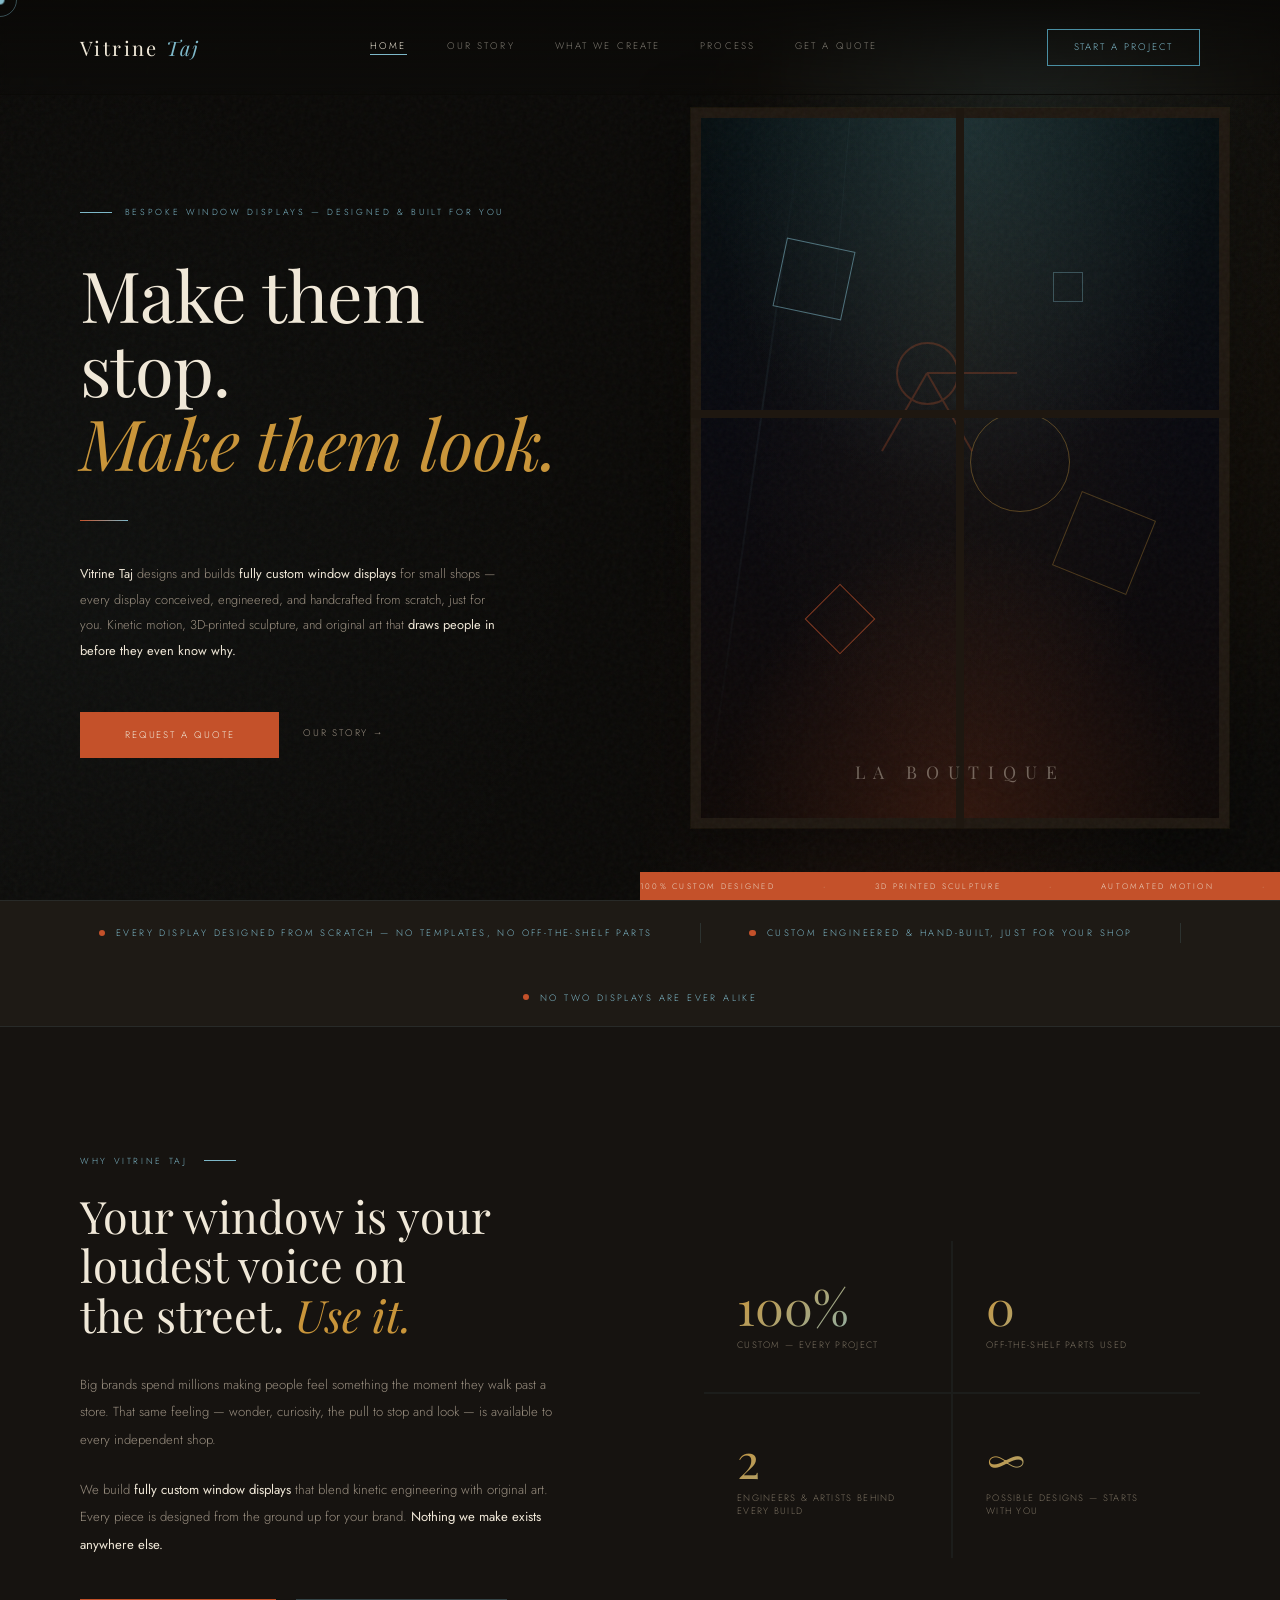
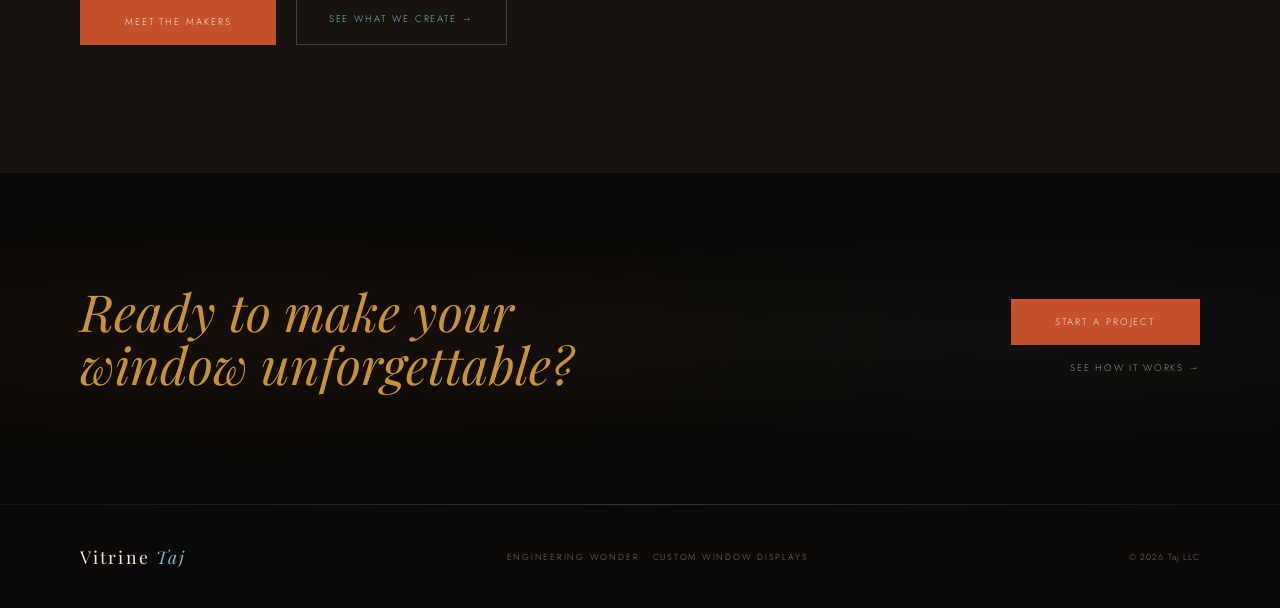
==== index.html @ 6ed7e07c "Add files via upload" ====
<!DOCTYPE html>
<html lang="en">
<head>
<meta charset="UTF-8">
<meta name="viewport" content="width=device-width, initial-scale=1.0">
<meta name="description" content="Vitrine Taj — Fully custom window displays for small shops. Kinetic motion, 3D-printed sculpture, and original art. Nothing off the shelf.">
<title>Vitrine Taj — Custom Window Displays</title>
<link rel="stylesheet" href="styles.css">
<style>
/* ── HOME-ONLY STYLES ── */
.hero { min-height:100vh;display:grid;grid-template-columns:1fr 1fr;position:relative;overflow:hidden; }
.hero::before { content:'';position:absolute;inset:0;z-index:1;pointer-events:none;opacity:.03;background-image:url("data:image/svg+xml,%3Csvg viewBox='0 0 256 256' xmlns='http://www.w3.org/2000/svg'%3E%3Cfilter id='noise'%3E%3CfeTurbulence type='fractalNoise' baseFrequency='0.9' numOctaves='4' stitchTiles='stitch'/%3E%3C/filter%3E%3Crect width='100%25' height='100%25' filter='url(%23noise)'/%3E%3C/svg%3E"); }

.hero-left { display:flex;flex-direction:column;justify-content:center;padding:10rem 5rem 6rem;position:relative;z-index:2; }
.hero-left::before { content:'';position:absolute;inset:0;pointer-events:none;background:radial-gradient(ellipse at 0% 65%,rgba(126,184,201,0.04) 0%,transparent 65%); }

.hero-tag { display:inline-flex;align-items:center;gap:.8rem;font-size:.55rem;letter-spacing:.3em;text-transform:uppercase;color:var(--blue);margin-bottom:2.5rem;opacity:0;animation:riseIn .8s .2s forwards; }
.hero-tag::before { content:'';width:2rem;height:1px;background:var(--blue); }

.hero-title { font-family:'Playfair Display',serif;font-size:clamp(3.2rem,5.5vw,6rem);font-weight:400;line-height:1.05;letter-spacing:-.01em;opacity:0;animation:riseIn .9s .4s forwards; }
.hero-title em { font-style:italic;color:var(--gold);display:block; }

.hero-divider { width:3rem;height:1px;background:linear-gradient(to right,var(--orange),var(--blue));margin:2.5rem 0;opacity:0;animation:riseIn .8s .6s forwards; }

.hero-sub { font-size:.8rem;line-height:2;color:var(--muted-lt);max-width:420px;opacity:0;animation:riseIn .9s .7s forwards; }
.hero-sub strong { color:var(--cream);font-weight:400; }

.hero-actions { margin-top:3rem;display:flex;gap:1.5rem;align-items:center;opacity:0;animation:riseIn .9s .9s forwards; }

/* Window scene */
.hero-right { position:relative;overflow:hidden;background:var(--night); }
.scene-bg { position:absolute;inset:0;background:radial-gradient(ellipse at 60% 15%,rgba(74,143,163,0.12) 0%,transparent 50%),radial-gradient(ellipse at 40% 85%,rgba(196,81,42,0.08) 0%,transparent 50%),radial-gradient(ellipse at 60% 40%,#1a1208 0%,#0a0907 70%); }
.window-wrap { position:absolute;top:12%;left:8%;right:8%;bottom:8%; }
.w-frame-outer { position:absolute;inset:0;border:10px solid #1e1710;box-shadow:inset 0 0 30px rgba(0,0,0,.6),0 20px 60px rgba(0,0,0,.5),0 0 0 1px rgba(201,149,58,0.08); }
.w-bar-v { position:absolute;top:0;bottom:0;left:50%;width:8px;background:#1e1710;transform:translateX(-50%);z-index:10; }
.w-bar-h { position:absolute;left:0;right:0;top:42%;height:8px;background:#1e1710;z-index:10; }
.w-glass { position:absolute;inset:10px;overflow:hidden;background:linear-gradient(180deg,rgba(6,14,16,1) 0%,rgba(8,8,14,1) 45%,rgba(14,8,6,1) 100%); }
.w-glass::before { content:'';position:absolute;top:0;left:0;right:0;height:55%;background:radial-gradient(ellipse at 50% 0%,rgba(74,143,163,0.22) 0%,transparent 70%);pointer-events:none; }
.w-glass::after  { content:'';position:absolute;bottom:0;left:0;right:0;height:45%;background:radial-gradient(ellipse at 50% 100%,rgba(196,81,42,0.18) 0%,transparent 65%);pointer-events:none; }
.display-scene { position:absolute;inset:0;overflow:hidden; }
.d-light { position:absolute;inset:0;background:radial-gradient(ellipse at 50% 30%,rgba(201,149,58,0.07) 0%,transparent 65%);animation:lightPulse 5s ease-in-out infinite alternate; }
.d-shape { position:absolute;border:1.5px solid;animation:floatShape var(--dur,7s) ease-in-out infinite;animation-delay:var(--delay,0s); }
.s1{width:70px;height:70px;top:18%;left:15%;border-color:rgba(126,184,201,0.55);transform:rotate(12deg);--dur:8s;--r:12deg;}
.s2{width:100px;height:100px;top:42%;left:52%;border-radius:50%;border-color:rgba(201,149,58,0.38);--dur:6s;--delay:-2s;}
.s3{width:50px;height:50px;top:68%;left:22%;border-color:rgba(196,81,42,0.65);transform:rotate(45deg);--dur:9s;--delay:-4s;--r:45deg;}
.s4{width:30px;height:30px;top:22%;left:68%;border-color:rgba(126,184,201,0.35);--dur:7s;--delay:-1s;}
.s5{width:80px;height:80px;top:55%;left:70%;border-color:rgba(201,149,58,0.32);transform:rotate(22deg);--dur:11s;--delay:-3s;--r:22deg;}
.d-orbit { position:absolute;top:50%;left:50%;width:140px;height:140px;margin:-70px 0 0 -70px;animation:orbit 12s linear infinite;opacity:.35; }
.d-orbit::before { content:'';position:absolute;top:0;left:50%;width:5px;height:5px;background:var(--blue);border-radius:50%;margin-left:-2.5px;box-shadow:0 0 10px var(--blue); }
.d-gear { position:absolute;top:30%;left:35%;width:90px;height:90px;animation:spinSlow 25s linear infinite;opacity:.28; }
.gear-ring { position:absolute;inset:15%;border-radius:50%;border:2px solid var(--orange); }
.gear-spoke { position:absolute;top:50%;left:50%;width:100%;height:2px;background:var(--orange);transform-origin:left center;margin-top:-1px; }
.w-nameplate { position:absolute;bottom:5%;left:50%;transform:translateX(-50%);font-family:'Playfair Display',serif;font-size:1.1rem;letter-spacing:.5em;text-transform:uppercase;color:rgba(240,232,216,.38);white-space:nowrap;z-index:11;text-shadow:0 0 20px rgba(126,184,201,0.3); }
.w-reflect  { position:absolute;top:0;left:10%;width:2px;height:100%;background:linear-gradient(to bottom,transparent,rgba(126,184,201,.07) 40%,transparent);transform:skew(-8deg); }
.w-reflect2 { position:absolute;top:0;left:25%;width:1px;height:60%;background:linear-gradient(to bottom,rgba(126,184,201,.05),transparent);transform:skew(-5deg); }
.ticker-wrap { position:absolute;bottom:0;left:0;right:0;background:var(--orange);overflow:hidden;z-index:20;padding:.5rem 0; }
.ticker-track { display:flex;white-space:nowrap;gap:3rem;animation:tickerRoll 22s linear infinite;font-size:.5rem;letter-spacing:.28em;text-transform:uppercase;color:rgba(240,232,216,.9); }

/* Callout strip */
.callout-strip { background:var(--dusk-mid);border-top:1px solid rgba(126,184,201,0.1);border-bottom:1px solid rgba(126,184,201,0.1);padding:1.4rem 5rem;display:flex;align-items:center;justify-content:center;gap:3rem;flex-wrap:wrap; }
.callout-strip span { font-size:.58rem;letter-spacing:.26em;text-transform:uppercase;color:var(--blue);display:flex;align-items:center;gap:.7rem; }
.callout-strip span::before { content:'';width:.38rem;height:.38rem;background:var(--orange);border-radius:50%;flex-shrink:0; }
.callout-strip .sep { width:1px;height:1.2rem;background:rgba(126,184,201,.15);flex-shrink:0;display:block; }
.callout-strip .sep::before { display:none; }

/* Intro preview strip */
.intro { padding:8rem 5rem;display:grid;grid-template-columns:1fr 1fr;gap:8rem;align-items:center;background:var(--dusk); }
.intro-text { font-size:.82rem;line-height:2.1;color:var(--muted-lt);margin-top:2rem; }
.intro-text p+p { margin-top:1.4rem; }
.intro-text strong { color:var(--cream);font-weight:400; }
.intro-stats { display:grid;grid-template-columns:1fr 1fr;gap:2px;background:rgba(126,184,201,0.06); }
.stat-cell { background:var(--dusk);padding:2.5rem 2rem;border:1px solid transparent;transition:background .3s,border-color .3s; }
.stat-cell:hover { background:var(--dusk-mid);border-color:rgba(126,184,201,0.15); }
.stat-num { font-family:'Playfair Display',serif;font-size:3rem;font-weight:400;line-height:1;margin-bottom:.5rem;background:linear-gradient(135deg,var(--gold),var(--blue));-webkit-background-clip:text;-webkit-text-fill-color:transparent;background-clip:text; }
.stat-label { font-size:.58rem;letter-spacing:.14em;text-transform:uppercase;color:var(--muted); }

/* CTA banner */
.cta-band { padding:7rem 5rem;display:grid;grid-template-columns:1fr auto;gap:4rem;align-items:center;position:relative;overflow:hidden; }
.cta-band::before { content:'';position:absolute;inset:0;background:radial-gradient(ellipse at 20% 50%,rgba(196,81,42,0.06) 0%,transparent 50%),radial-gradient(ellipse at 80% 50%,rgba(126,184,201,0.04) 0%,transparent 50%);pointer-events:none; }
.cta-band h2 { font-family:'Playfair Display',serif;font-size:clamp(2.5rem,4vw,5rem);font-weight:400;line-height:1.05; }
.cta-band h2 em { color:var(--gold);font-style:italic; }
.cta-band-actions { display:flex;flex-direction:column;gap:1rem;align-items:flex-end; }

@media(max-width:1024px){
  .hero{grid-template-columns:1fr;}
  .hero-right{height:70vw;}
  .hero-left{padding:9rem 2.5rem 5rem;}
  .intro{grid-template-columns:1fr;gap:3rem;padding:6rem 2.5rem;}
  .callout-strip{padding:1.2rem 2.5rem;gap:1.5rem;}
  .cta-band{grid-template-columns:1fr;gap:2.5rem;padding:6rem 2.5rem;}
  .cta-band-actions{align-items:flex-start;}
}
@media(max-width:600px){
  .callout-strip .sep{display:none;}
  .intro-stats{grid-template-columns:1fr 1fr;}
}
</style>
</head>
<body>
<div class="cur" id="cur"></div>
<div class="cur-r" id="curR"></div>

<nav id="mainNav">
  <a class="nav-logo" href="index.html">Vitrine <span>Taj</span></a>
  <div class="nav-links">
    <a href="index.html">Home</a>
    <a href="about.html">Our Story</a>
    <a href="services.html">What We Create</a>
    <a href="process.html">Process</a>
    <a href="contact.html">Get a Quote</a>
  </div>
  <a href="contact.html" class="nav-cta">Start a Project</a>
  <button class="nav-hamburger" aria-label="Menu"><span></span><span></span><span></span></button>
</nav>
<div class="nav-drawer">
  <a href="index.html">Home</a>
  <a href="about.html">Our Story</a>
  <a href="services.html">What We Create</a>
  <a href="process.html">Process</a>
  <a href="contact.html">Get a Quote</a>
</div>

<section class="hero">
  <div class="hero-left">
    <p class="hero-tag">Bespoke Window Displays — Designed &amp; Built for You</p>
    <h1 class="hero-title">Make them<br>stop.<br><em>Make them look.</em></h1>
    <div class="hero-divider"></div>
    <p class="hero-sub"><strong>Vitrine Taj</strong> designs and builds <strong>fully custom window displays</strong> for small shops — every display conceived, engineered, and handcrafted from scratch, just for you. Kinetic motion, 3D-printed sculpture, and original art that <strong>draws people in before they even know why.</strong></p>
    <div class="hero-actions">
      <a href="contact.html" class="btn-fill"><span>Request a Quote</span></a>
      <a href="about.html" class="btn-line">Our Story →</a>
    </div>
  </div>
  <div class="hero-right">
    <div class="scene-bg"></div>
    <div class="window-wrap">
      <div class="w-frame-outer"></div>
      <div class="w-bar-v"></div><div class="w-bar-h"></div>
      <div class="w-glass">
        <div class="display-scene">
          <div class="d-light"></div>
          <div class="d-shape s1"></div><div class="d-shape s2"></div>
          <div class="d-shape s3"></div><div class="d-shape s4"></div><div class="d-shape s5"></div>
          <div class="d-orbit"></div>
          <div class="d-gear"><div class="gear-ring"></div><div class="gear-spoke" style="transform:rotate(0deg)"></div><div class="gear-spoke" style="transform:rotate(60deg)"></div><div class="gear-spoke" style="transform:rotate(120deg)"></div></div>
          <div class="w-reflect"></div><div class="w-reflect2"></div>
        </div>
        <div class="w-nameplate">La Boutique</div>
      </div>
    </div>
    <div class="ticker-wrap">
      <div class="ticker-track">
        <span>100% Custom Designed</span><span>·</span><span>3D Printed Sculpture</span><span>·</span><span>Automated Motion</span><span>·</span><span>Built for Small Shops</span><span>·</span><span>Engineering &amp; Art</span><span>·</span><span>Nothing Off The Shelf</span><span>·</span>
        <span>100% Custom Designed</span><span>·</span><span>3D Printed Sculpture</span><span>·</span><span>Automated Motion</span><span>·</span><span>Built for Small Shops</span><span>·</span><span>Engineering &amp; Art</span><span>·</span><span>Nothing Off The Shelf</span><span>·</span>
      </div>
    </div>
  </div>
</section>

<div class="callout-strip">
  <span>Every display designed from scratch — no templates, no off-the-shelf parts</span>
  <div class="sep"></div>
  <span>Custom engineered &amp; hand-built, just for your shop</span>
  <div class="sep"></div>
  <span>No two displays are ever alike</span>
</div>

<section class="intro">
  <div class="reveal">
    <div class="section-label">Why Vitrine Taj</div>
    <h2 class="section-heading">Your window is your<br>loudest voice on<br>the street. <em>Use it.</em></h2>
    <div class="intro-text">
      <p>Big brands spend millions making people feel something the moment they walk past a store. That same feeling — wonder, curiosity, the pull to stop and look — is available to every independent shop.</p>
      <p>We build <strong>fully custom window displays</strong> that blend kinetic engineering with original art. Every piece is designed from the ground up for your brand. <strong>Nothing we make exists anywhere else.</strong></p>
    </div>
    <div style="margin-top:2.5rem;display:flex;gap:1.2rem;flex-wrap:wrap;">
      <a href="about.html" class="btn-fill"><span>Meet the Makers</span></a>
      <a href="services.html" class="btn-ghost">See What We Create →</a>
    </div>
  </div>
  <div class="intro-stats reveal">
    <div class="stat-cell hoverable"><div class="stat-num">100%</div><div class="stat-label">Custom — every project</div></div>
    <div class="stat-cell hoverable"><div class="stat-num">0</div><div class="stat-label">Off-the-shelf parts used</div></div>
    <div class="stat-cell hoverable"><div class="stat-num">2</div><div class="stat-label">Engineers &amp; artists behind every build</div></div>
    <div class="stat-cell hoverable"><div class="stat-num">∞</div><div class="stat-label">Possible designs — starts with you</div></div>
  </div>
</section>

<section class="cta-band">
  <div class="reveal">
    <h2><em>Ready to make your<br>window unforgettable?</em></h2>
  </div>
  <div class="cta-band-actions reveal">
    <a href="contact.html" class="btn-fill"><span>Start a Project</span></a>
    <a href="process.html" class="btn-line">See How It Works →</a>
  </div>
</section>

<footer>
  <div class="footer-logo">Vitrine <span>Taj</span></div>
  <div class="footer-tagline">Engineering Wonder · Custom Window Displays</div>
  <div class="footer-copy">© 2026 Taj LLC</div>
</footer>

<script src="main.js"></script>
</body>
</html>
---- styles.css ----
/*
  VITRINE TAJ — Shared Stylesheet
  Color Philosophy:
  Charcoal black  #0a0907  the stage
  Burnt orange    #c4512a  warmth, craft, CTAs
  Slate blue      #7eb8c9  glass, sky, precision
  Antique gold    #c9953a  bridges warm & cool
  Warm cream      #f0e8d8  artisanal, readable
*/

@import url('https://fonts.googleapis.com/css2?family=Playfair+Display:ital,wght@0,400;0,500;1,400;1,500&family=Jost:wght@200;300;400&display=swap');

*, *::before, *::after { margin:0; padding:0; box-sizing:border-box; }
html { scroll-behavior:smooth; }

:root {
  --night:      #0a0907;
  --dusk:       #161310;
  --dusk-mid:   #1e1a15;
  --cream:      #f0e8d8;
  --orange:     #c4512a;
  --blue:       #7eb8c9;
  --blue-deep:  #4a8fa3;
  --blue-dim:   rgba(126,184,201,0.1);
  --gold:       #c9953a;
  --muted:      #7a7060;
  --muted-lt:   #9a8f80;
}

body {
  background: var(--night);
  color: var(--cream);
  font-family: 'Jost', sans-serif;
  font-weight: 300;
  overflow-x: hidden;
  cursor: none;
  -webkit-font-smoothing: antialiased;
}
body::after {
  content:''; position:fixed; inset:0; z-index:0; pointer-events:none; opacity:.025;
  background-image:url("data:image/svg+xml,%3Csvg viewBox='0 0 200 200' xmlns='http://www.w3.org/2000/svg'%3E%3Cfilter id='n'%3E%3CfeTurbulence type='fractalNoise' baseFrequency='0.85' numOctaves='4' stitchTiles='stitch'/%3E%3C/filter%3E%3Crect width='100%25' height='100%25' filter='url(%23n)'/%3E%3C/svg%3E");
}

/* CURSOR */
.cur { width:9px;height:9px;background:var(--blue);border-radius:50%;position:fixed;pointer-events:none;z-index:9999;transform:translate(-50%,-50%);transition:transform .15s,background .2s;mix-blend-mode:screen; }
.cur-r { width:34px;height:34px;border:1px solid rgba(126,184,201,0.4);border-radius:50%;position:fixed;pointer-events:none;z-index:9998;transform:translate(-50%,-50%);transition:all .35s ease; }

/* NAV */
nav { position:fixed;top:0;left:0;right:0;z-index:200;display:flex;justify-content:space-between;align-items:center;padding:1.8rem 5rem;background:linear-gradient(to bottom,rgba(10,9,7,.92) 0%,transparent 100%);backdrop-filter:blur(4px);border-bottom:1px solid transparent;transition:background .3s,border-color .3s; }
nav.scrolled { background:rgba(10,9,7,0.96);border-bottom-color:rgba(126,184,201,0.1); }
.nav-logo { font-family:'Playfair Display',serif;font-size:1.25rem;font-weight:400;letter-spacing:.12em;color:var(--cream);text-decoration:none; }
.nav-logo span { color:var(--blue);font-style:italic; }
.nav-links { display:flex;gap:2.5rem; }
.nav-links a { font-size:.6rem;letter-spacing:.22em;text-transform:uppercase;color:var(--cream);text-decoration:none;opacity:.5;transition:opacity .3s;position:relative;padding-bottom:2px; }
.nav-links a::after { content:'';position:absolute;bottom:0;left:0;right:0;height:1px;background:var(--blue);transform:scaleX(0);transition:transform .3s;transform-origin:left; }
.nav-links a:hover { opacity:1; }
.nav-links a:hover::after,.nav-links a.active::after { transform:scaleX(1); }
.nav-links a.active { opacity:1; }
.nav-cta { font-size:.6rem;letter-spacing:.2em;text-transform:uppercase;padding:.65rem 1.6rem;border:1px solid var(--blue-deep);color:var(--blue);text-decoration:none;transition:all .3s; }
.nav-cta:hover { background:var(--blue-deep);color:var(--night); }

/* MOBILE NAV */
.nav-hamburger { display:none;flex-direction:column;gap:5px;background:none;border:none;cursor:none;padding:.5rem; }
.nav-hamburger span { display:block;width:22px;height:1px;background:var(--cream);transition:all .3s; }
.nav-drawer { display:none;position:fixed;inset:0;background:var(--night);z-index:199;flex-direction:column;align-items:center;justify-content:center;gap:2rem;opacity:0;pointer-events:none;transition:opacity .3s; }
.nav-drawer.open { opacity:1;pointer-events:all; }
.nav-drawer a { font-size:.9rem;letter-spacing:.18em;text-transform:uppercase;color:var(--muted-lt);text-decoration:none;transition:color .3s; }
.nav-drawer a:hover { color:var(--cream); }

/* BUTTONS */
.btn-fill { padding:1rem 2.8rem;background:var(--orange);color:var(--cream);font-family:'Jost',sans-serif;font-size:.6rem;letter-spacing:.2em;text-transform:uppercase;text-decoration:none;border:none;cursor:none;position:relative;overflow:hidden;transition:all .3s;display:inline-block; }
.btn-fill::after { content:'';position:absolute;inset:0;background:var(--blue-deep);transform:translateX(-101%);transition:transform .35s ease; }
.btn-fill:hover::after { transform:translateX(0); }
.btn-fill span { position:relative;z-index:1; }
.btn-ghost { font-size:.6rem;letter-spacing:.2em;text-transform:uppercase;padding:.8rem 2rem;border:1px solid rgba(126,184,201,0.3);color:var(--blue);text-decoration:none;transition:all .3s;display:inline-block; }
.btn-ghost:hover { border-color:var(--blue);background:var(--blue-dim);color:var(--cream); }
.btn-line { font-size:.6rem;letter-spacing:.18em;text-transform:uppercase;color:var(--muted-lt);text-decoration:none;border-bottom:1px solid transparent;transition:all .3s;padding-bottom:2px; }
.btn-line:hover { color:var(--blue);border-color:var(--blue); }

/* SECTION SHARED */
.section-label { display:flex;align-items:center;gap:1rem;font-size:.55rem;letter-spacing:.3em;text-transform:uppercase;color:var(--blue);margin-bottom:1.5rem; }
.section-label::after { content:'';flex:0 0 2rem;height:1px;background:var(--blue); }
.section-heading { font-family:'Playfair Display',serif;font-size:clamp(2.2rem,3.5vw,3.8rem);font-weight:400;line-height:1.1; }
.section-heading em { font-style:italic;color:var(--gold); }

/* PAGE HERO (inner pages) */
.page-hero { padding:calc(7rem + 4vw) 5rem 5rem; }
.page-hero-eyebrow { font-size:.55rem;letter-spacing:.3em;text-transform:uppercase;color:var(--blue);margin-bottom:1.5rem;display:flex;align-items:center;gap:.8rem; }
.page-hero-eyebrow::before { content:'';width:2rem;height:1px;background:var(--blue); }
.page-hero h1 { font-family:'Playfair Display',serif;font-size:clamp(3rem,6vw,7rem);font-weight:400;line-height:1.0;opacity:0;animation:riseIn .9s .3s forwards; }
.page-hero h1 em { font-style:italic;color:var(--gold); }
.page-hero p { font-size:.82rem;line-height:2.1;color:var(--muted-lt);max-width:560px;margin-top:2rem;opacity:0;animation:riseIn .9s .5s forwards; }
.page-hero p strong { color:var(--cream);font-weight:400; }

/* FOOTER */
footer { padding:2.5rem 5rem;background:var(--night);border-top:1px solid rgba(126,184,201,0.08);display:flex;justify-content:space-between;align-items:center;position:relative; }
footer::before { content:'';position:absolute;top:-1px;left:5rem;right:5rem;height:1px;background:linear-gradient(to right,transparent,var(--blue-deep),transparent);opacity:.3; }
.footer-logo { font-family:'Playfair Display',serif;font-size:1.1rem;letter-spacing:.12em; }
.footer-logo span { color:var(--blue);font-style:italic; }
.footer-tagline { font-size:.55rem;letter-spacing:.2em;text-transform:uppercase;color:var(--muted); }
.footer-copy { font-size:.55rem;letter-spacing:.1em;color:var(--muted); }

/* SCROLL REVEAL */
.reveal { opacity:0;transform:translateY(36px);transition:opacity .9s ease,transform .9s ease; }
.reveal.visible { opacity:1;transform:none; }

/* ANIMATIONS */
@keyframes riseIn { from{opacity:0;transform:translateY(28px)}to{opacity:1;transform:translateY(0)} }
@keyframes floatShape { 0%,100%{transform:translateY(0) rotate(var(--r,0deg))}50%{transform:translateY(-18px) rotate(calc(var(--r,0deg) + 8deg))} }
@keyframes orbit { from{transform:rotate(0deg)}to{transform:rotate(360deg)} }
@keyframes spinSlow { from{transform:rotate(0deg)}to{transform:rotate(360deg)} }
@keyframes lightPulse { from{opacity:.7}to{opacity:1} }
@keyframes tickerRoll { from{transform:translateX(0)}to{transform:translateX(-50%)} }

/* RESPONSIVE */
@media(max-width:1024px){
  nav { padding:1.5rem 2.5rem; }
  .nav-links,.nav-cta { display:none; }
  .nav-hamburger { display:flex; }
  .nav-drawer { display:flex; }
  .page-hero { padding:8rem 2.5rem 4rem; }
  footer { padding:2rem 2.5rem;flex-direction:column;gap:1rem;text-align:center; }
}
@media(max-width:600px){
  footer { padding:2rem 1.5rem; }
}
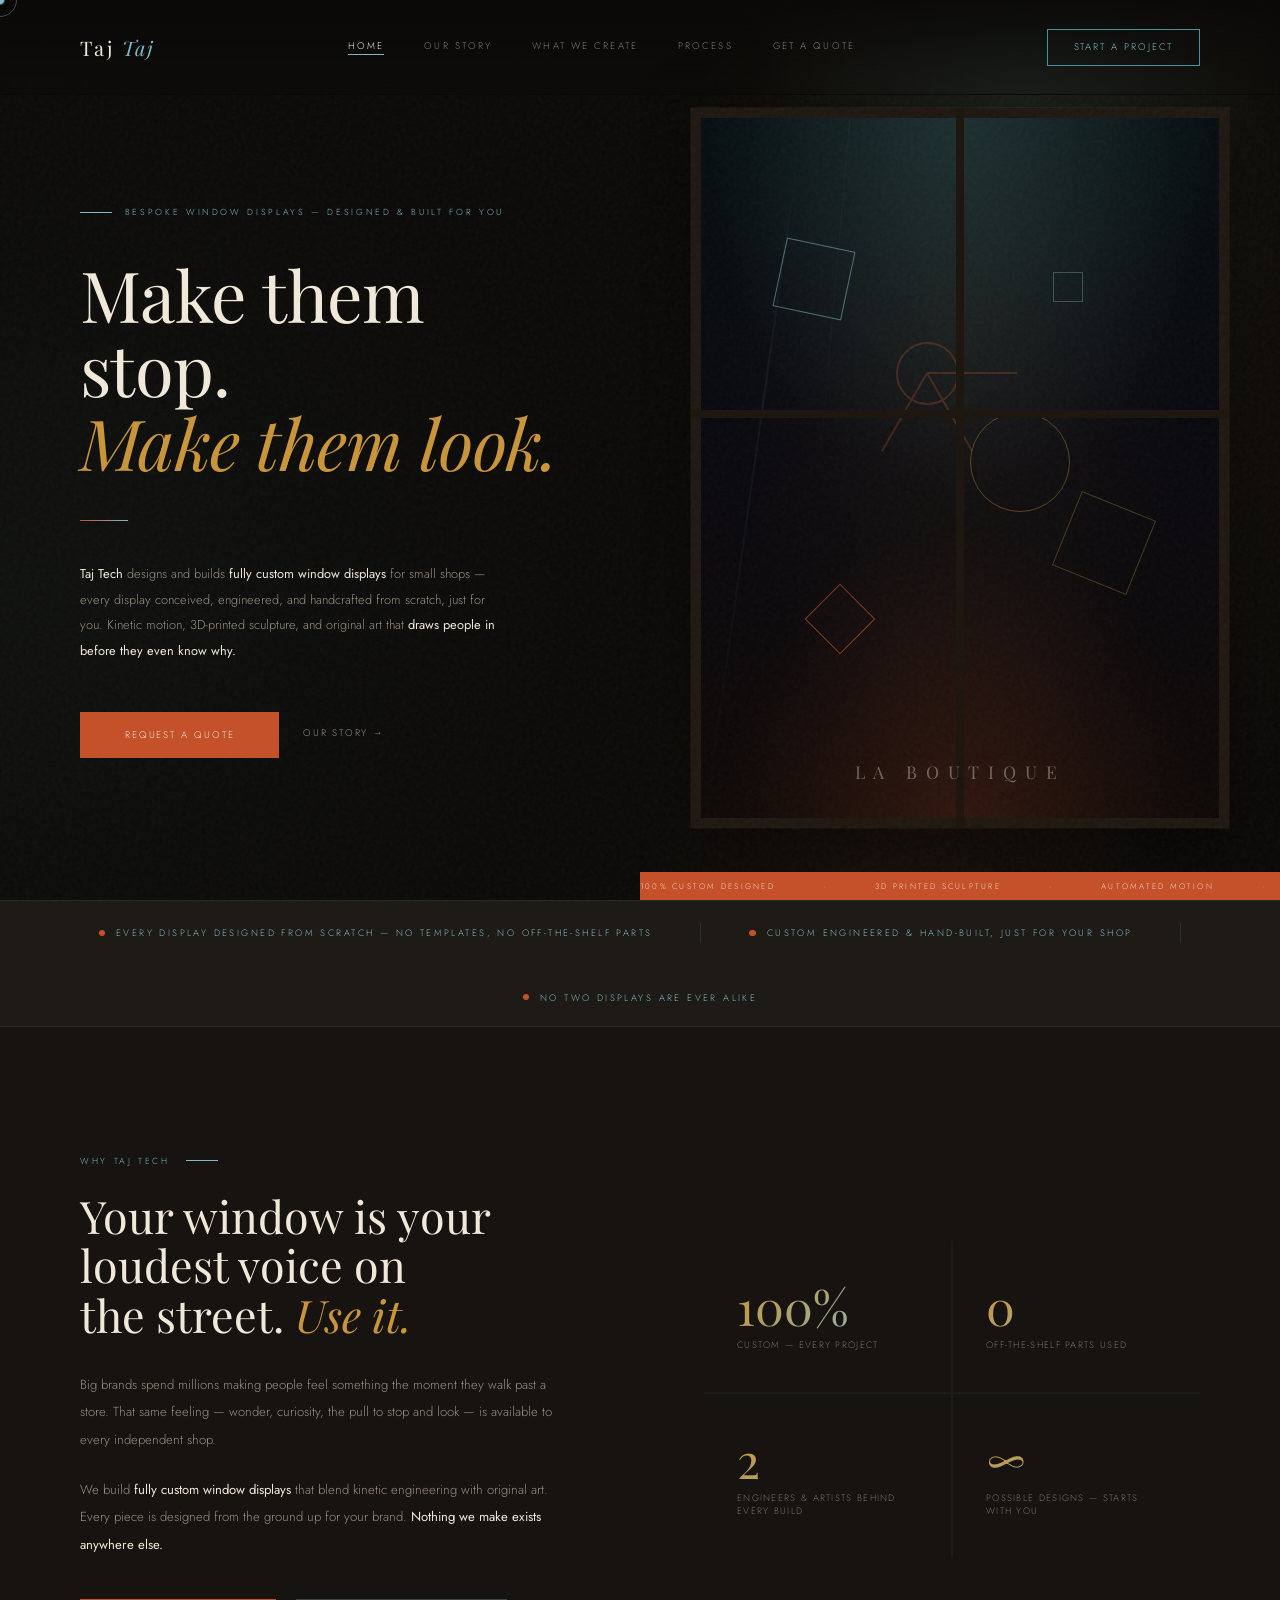
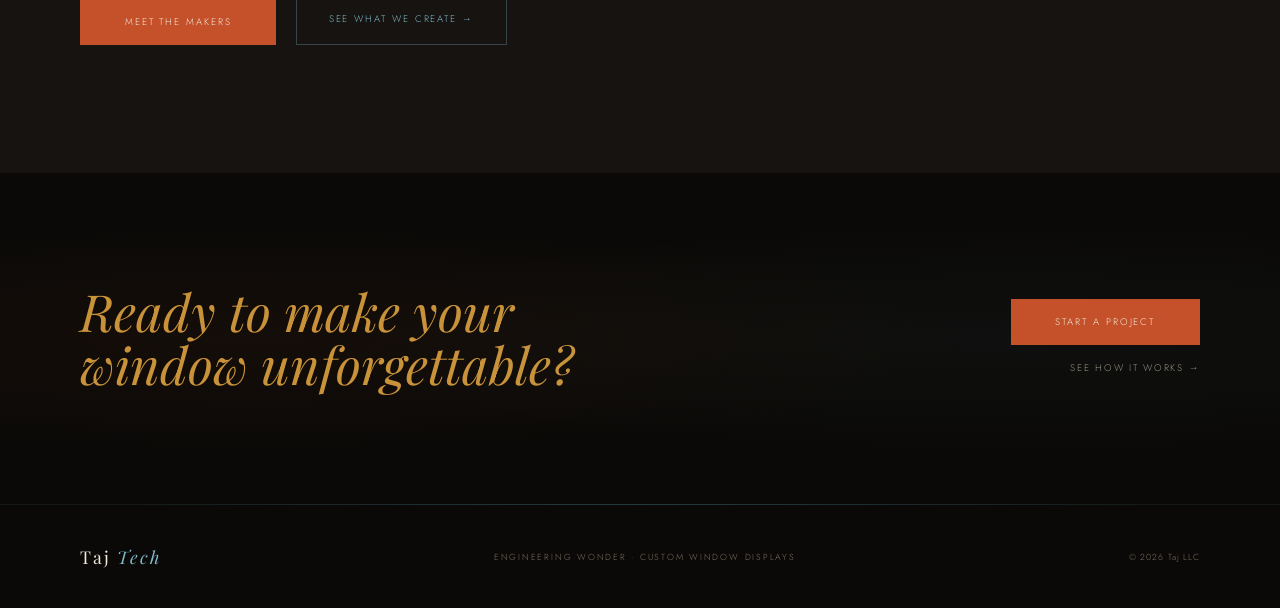
==== commit 09628576: "Update branding from 'Vitrine Taj' to 'Taj Tech'" ====
--- a/index.html
+++ b/index.html
@@ -3,8 +3,8 @@
 <head>
 <meta charset="UTF-8">
 <meta name="viewport" content="width=device-width, initial-scale=1.0">
-<meta name="description" content="Vitrine Taj — Fully custom window displays for small shops. Kinetic motion, 3D-printed sculpture, and original art. Nothing off the shelf.">
-<title>Vitrine Taj — Custom Window Displays</title>
+<meta name="description" content="Taj Tech — Fully custom window displays for small shops. Kinetic motion, 3D-printed sculpture, and original art. Nothing off the shelf.">
+<title>Taj Tech— Custom Window Displays</title>
 <link rel="stylesheet" href="styles.css">
 <style>
 /* ── HOME-ONLY STYLES ── */
@@ -101,7 +101,7 @@
 <div class="cur-r" id="curR"></div>
 
 <nav id="mainNav">
-  <a class="nav-logo" href="index.html">Vitrine <span>Taj</span></a>
+  <a class="nav-logo" href="index.html">Taj  <span>Taj</span></a>
   <div class="nav-links">
     <a href="index.html">Home</a>
     <a href="about.html">Our Story</a>
@@ -125,7 +125,7 @@
     <p class="hero-tag">Bespoke Window Displays — Designed &amp; Built for You</p>
     <h1 class="hero-title">Make them<br>stop.<br><em>Make them look.</em></h1>
     <div class="hero-divider"></div>
-    <p class="hero-sub"><strong>Vitrine Taj</strong> designs and builds <strong>fully custom window displays</strong> for small shops — every display conceived, engineered, and handcrafted from scratch, just for you. Kinetic motion, 3D-printed sculpture, and original art that <strong>draws people in before they even know why.</strong></p>
+    <p class="hero-sub"><strong>Taj Tech</strong> designs and builds <strong>fully custom window displays</strong> for small shops — every display conceived, engineered, and handcrafted from scratch, just for you. Kinetic motion, 3D-printed sculpture, and original art that <strong>draws people in before they even know why.</strong></p>
     <div class="hero-actions">
       <a href="contact.html" class="btn-fill"><span>Request a Quote</span></a>
       <a href="about.html" class="btn-line">Our Story →</a>
@@ -167,7 +167,7 @@
 
 <section class="intro">
   <div class="reveal">
-    <div class="section-label">Why Vitrine Taj</div>
+    <div class="section-label">Why Taj Tech</div>
     <h2 class="section-heading">Your window is your<br>loudest voice on<br>the street. <em>Use it.</em></h2>
     <div class="intro-text">
       <p>Big brands spend millions making people feel something the moment they walk past a store. That same feeling — wonder, curiosity, the pull to stop and look — is available to every independent shop.</p>
@@ -197,7 +197,7 @@
 </section>
 
 <footer>
-  <div class="footer-logo">Vitrine <span>Taj</span></div>
+  <div class="footer-logo">Taj  <span>Tech</span></div>
   <div class="footer-tagline">Engineering Wonder · Custom Window Displays</div>
   <div class="footer-copy">© 2026 Taj LLC</div>
 </footer>
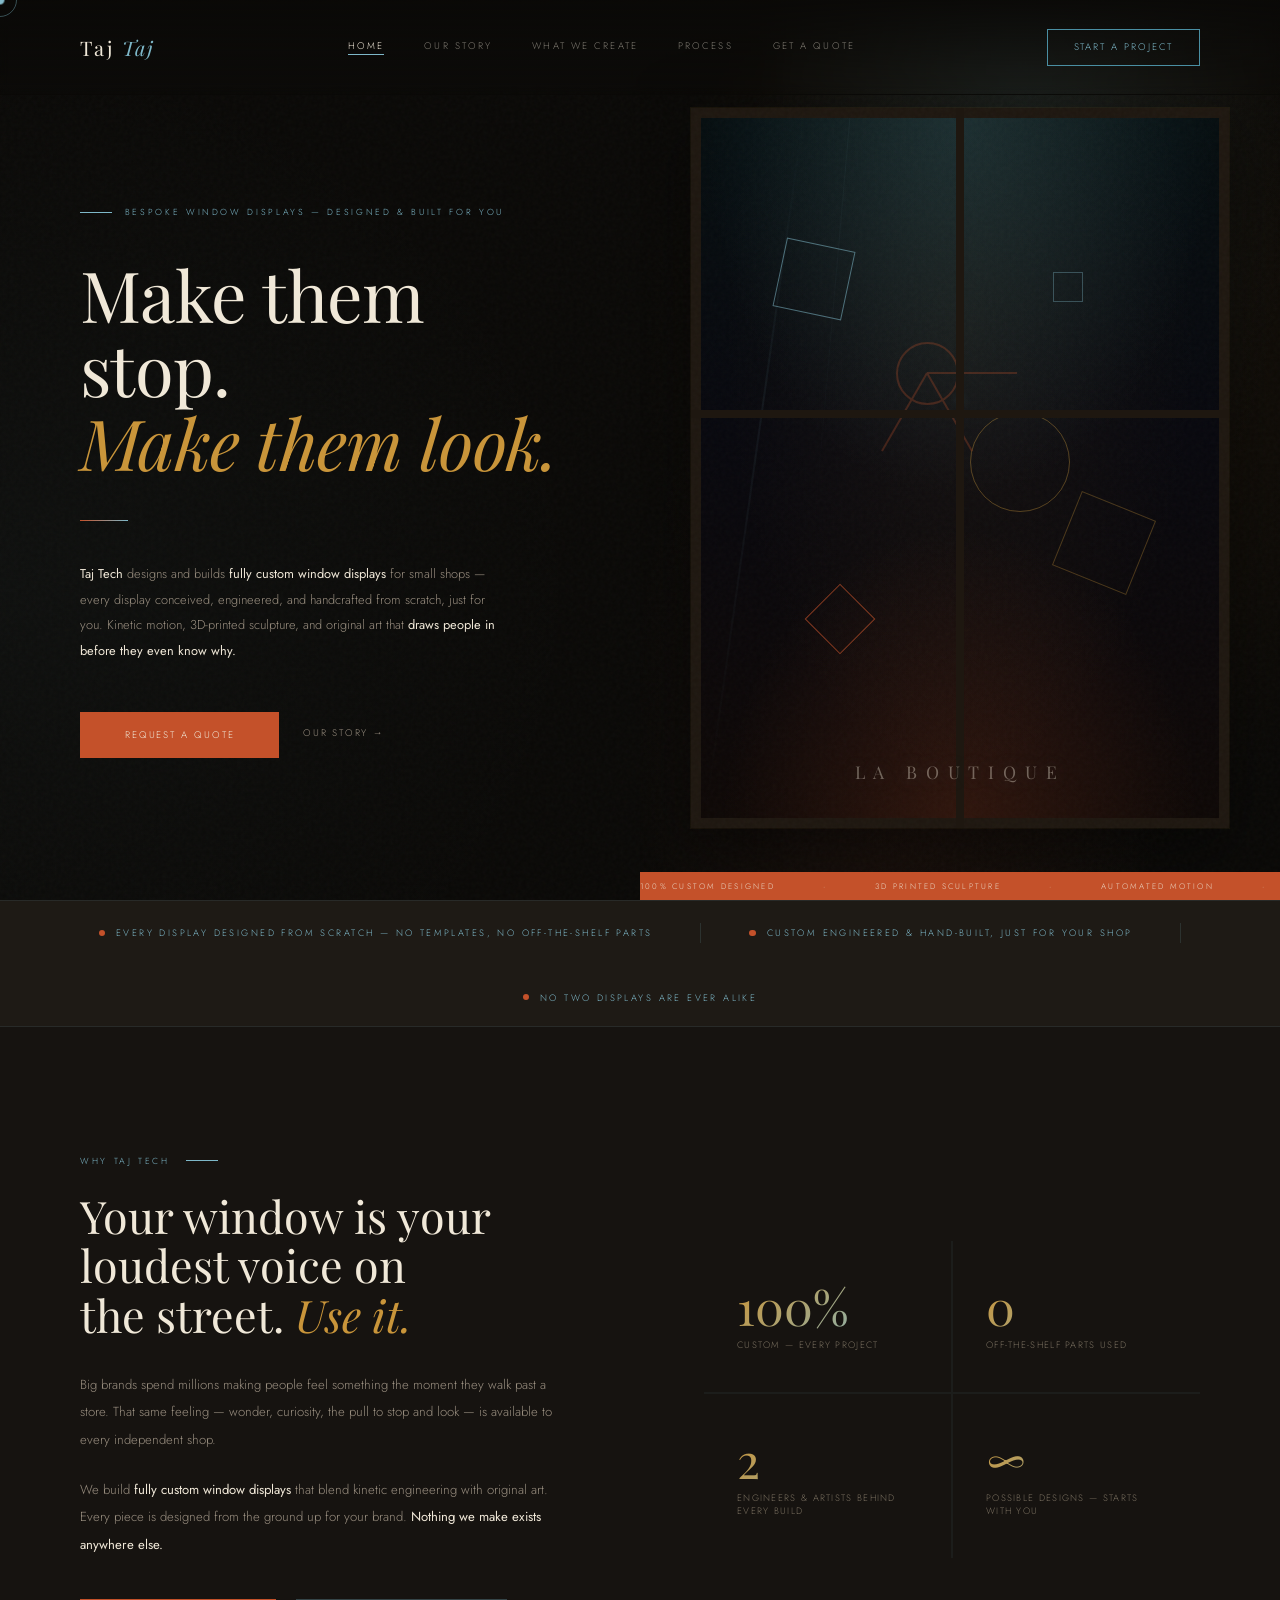
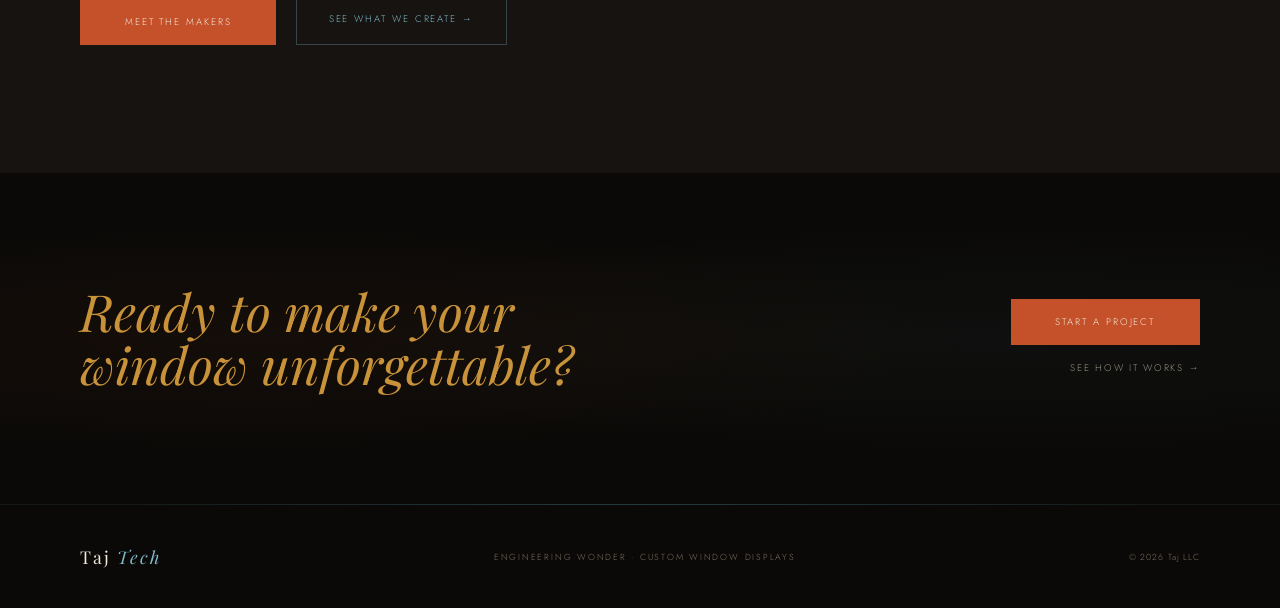
==== commit 83b74090: "Update meta description and title for branding" ====
--- a/index.html
+++ b/index.html
@@ -3,8 +3,8 @@
 <head>
 <meta charset="UTF-8">
 <meta name="viewport" content="width=device-width, initial-scale=1.0">
-<meta name="description" content="Taj Tech — Fully custom window displays for small shops. Kinetic motion, 3D-printed sculpture, and original art. Nothing off the shelf.">
-<title>Taj Tech— Custom Window Displays</title>
+<meta name="description" content="Taj Tech Design — Fully custom window displays for small shops. Kinetic motion, 3D-printed sculpture, and original art. Nothing off the shelf.">
+<title>Taj Tech Design— Custom Window Displays</title>
 <link rel="stylesheet" href="styles.css">
 <style>
 /* ── HOME-ONLY STYLES ── */
--- a/styles.css
+++ b/styles.css
@@ -38,7 +38,7 @@
 }
 body::after {
   content:''; position:fixed; inset:0; z-index:0; pointer-events:none; opacity:.025;
-  background-image:url("data:image/svg+xml,%3Csvg viewBox='0 0 200 200' xmlns='http://www.w3.org/2000/svg'%3E%3Cfilter id='n'%3E%3CfeTurbulence type='fractalNoise' baseFrequency='0.85' numOctaves='4' stitchTiles='stitch'/%3E%3C/filter%3E%3Crect width='100%25' height='100%25' filter='url(%23n)'/%3E%3C/svg%3E");
+  background-image:url("data:image/svg+xml,%3Csvg viewBox='0 0 200 200' xmlns='https://www.w3.org/2000/svg'%3E%3Cfilter id='n'%3E%3CfeTurbulence type='fractalNoise' baseFrequency='0.85' numOctaves='4' stitchTiles='stitch'/%3E%3C/filter%3E%3Crect width='100%25' height='100%25' filter='url(%23n)'/%3E%3C/svg%3E");
 }
 
 /* CURSOR */
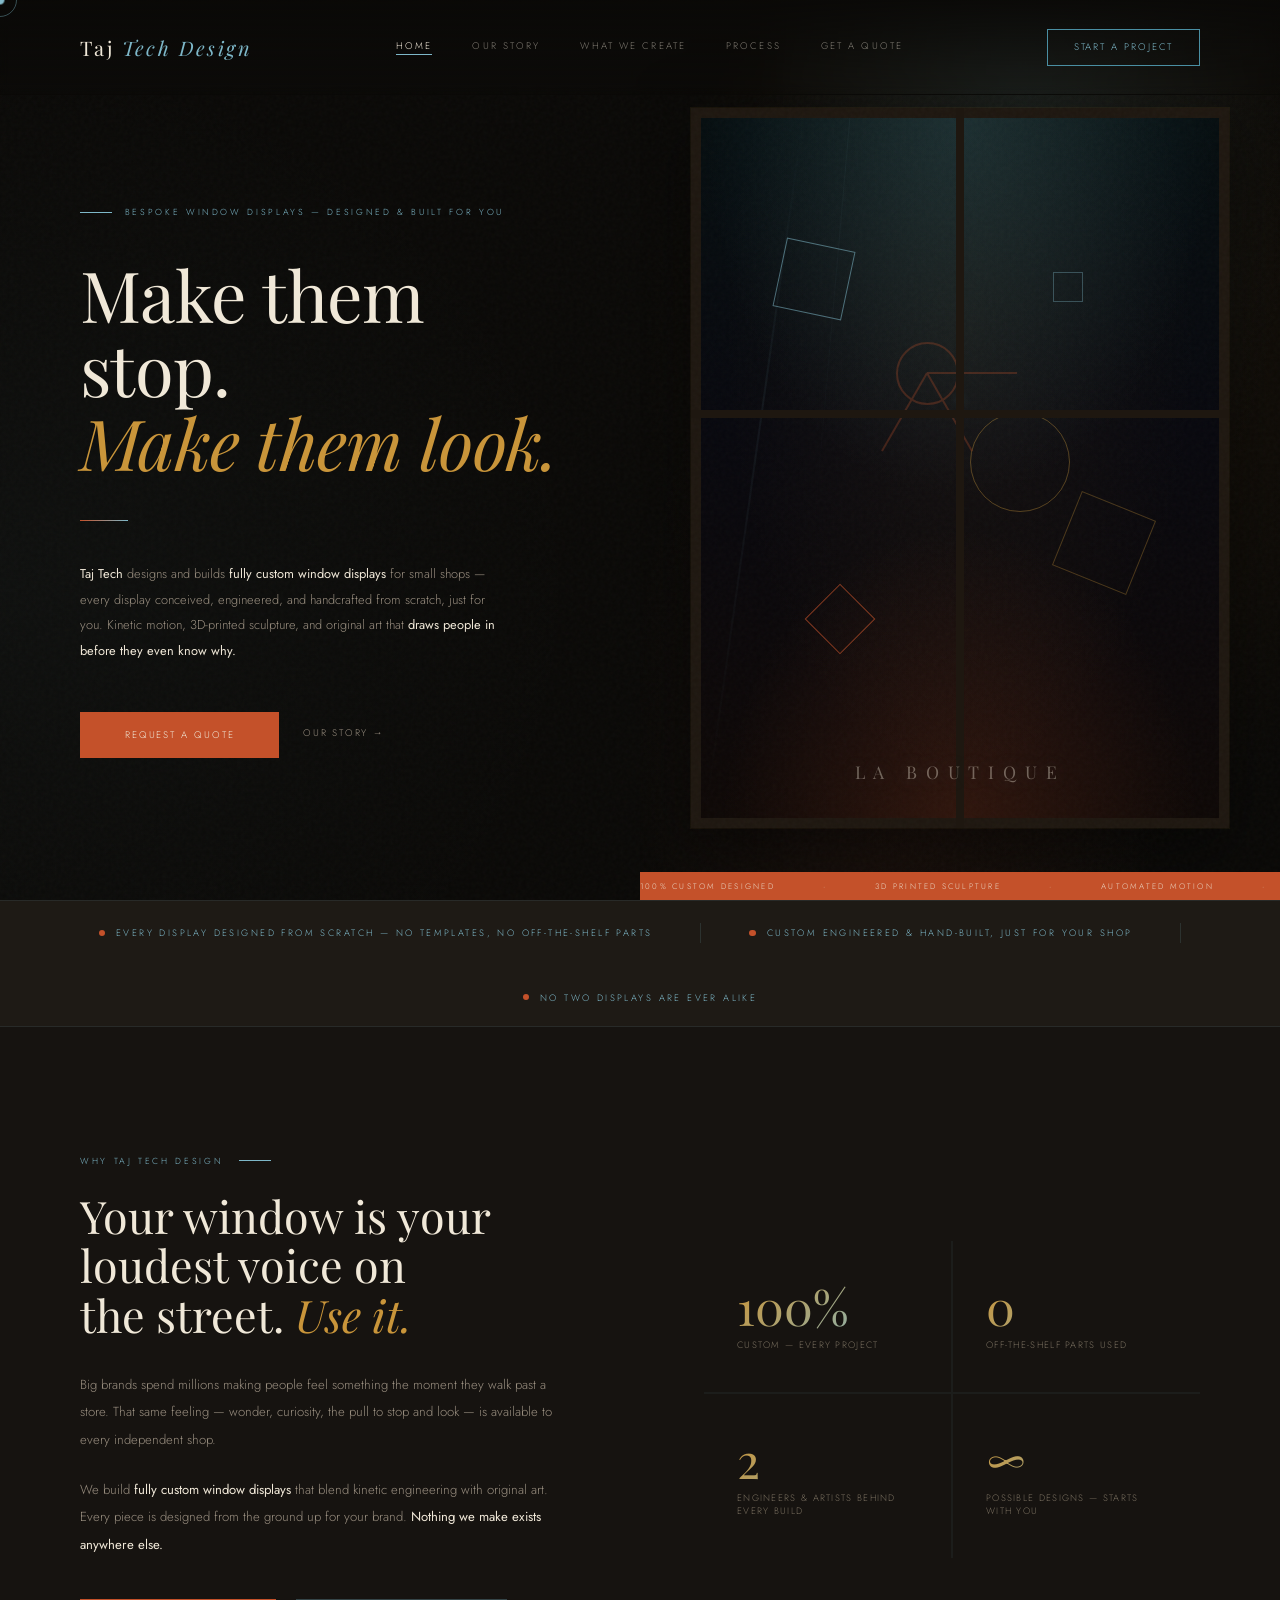
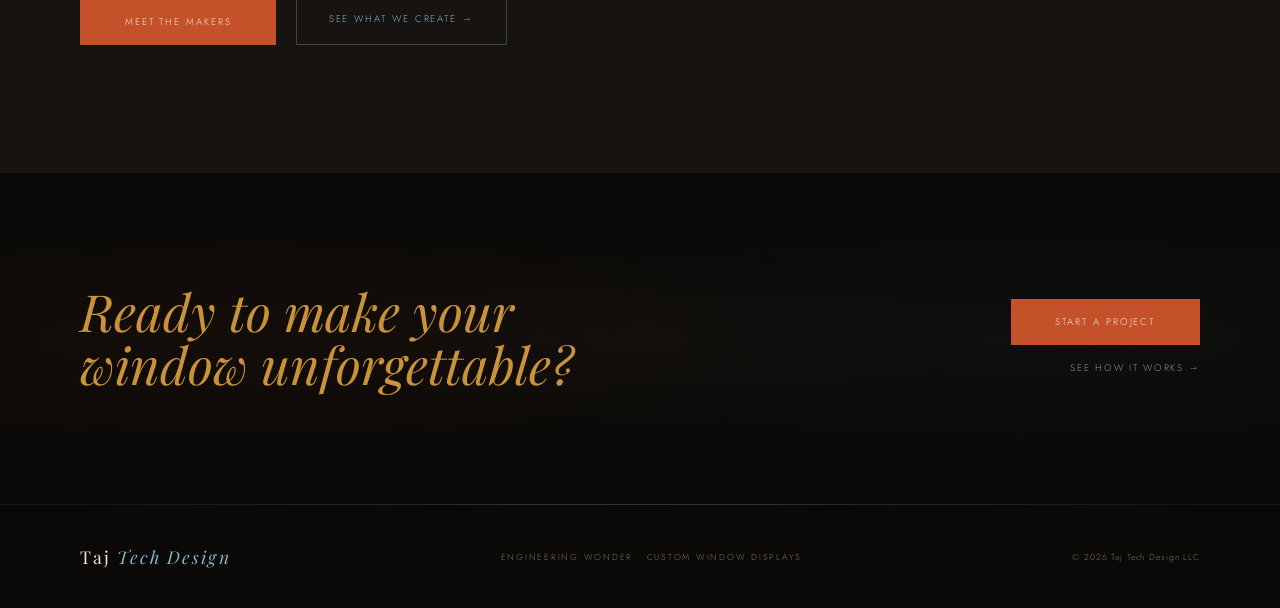
==== commit 17777ef5: "Update branding from 'Taj Tech' to 'Taj Tech Design'" ====
--- a/index.html
+++ b/index.html
@@ -101,7 +101,7 @@
 <div class="cur-r" id="curR"></div>
 
 <nav id="mainNav">
-  <a class="nav-logo" href="index.html">Taj  <span>Taj</span></a>
+  <a class="nav-logo" href="index.html">Taj  <span>Tech <span>Design </span></span></a>
   <div class="nav-links">
     <a href="index.html">Home</a>
     <a href="about.html">Our Story</a>
@@ -167,7 +167,7 @@
 
 <section class="intro">
   <div class="reveal">
-    <div class="section-label">Why Taj Tech</div>
+    <div class="section-label">Why Taj Tech Design</div>
     <h2 class="section-heading">Your window is your<br>loudest voice on<br>the street. <em>Use it.</em></h2>
     <div class="intro-text">
       <p>Big brands spend millions making people feel something the moment they walk past a store. That same feeling — wonder, curiosity, the pull to stop and look — is available to every independent shop.</p>
@@ -197,9 +197,9 @@
 </section>
 
 <footer>
-  <div class="footer-logo">Taj  <span>Tech</span></div>
+  <div class="footer-logo">Taj  <span>Tech <span> Design</span></span></div>
   <div class="footer-tagline">Engineering Wonder · Custom Window Displays</div>
-  <div class="footer-copy">© 2026 Taj LLC</div>
+  <div class="footer-copy">© 2026 Taj Tech Design LLC</div>
 </footer>
 
 <script src="main.js"></script>
